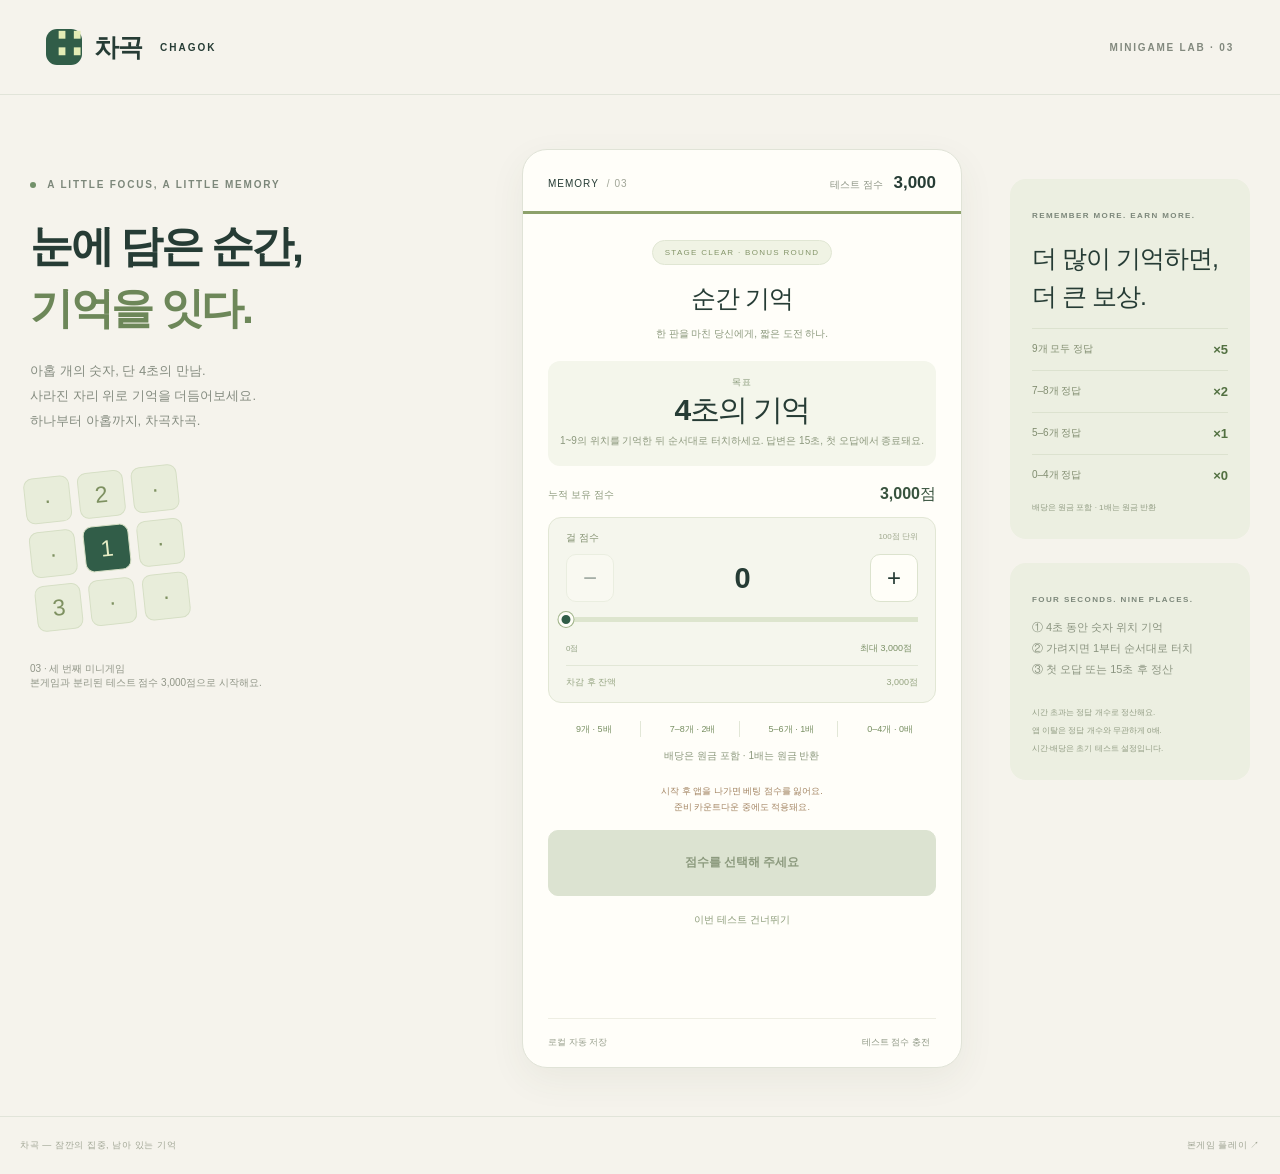
==== number-memory/index.html @ 40531590 "Add files via upload" ====
<!doctype html><html lang="ko"><head><meta charset="utf-8"><meta name="viewport" content="width=device-width,initial-scale=1"><meta name="theme-color" content="#f5f3ec"><title>차곡 · 순간 기억</title><link rel="stylesheet" href="../number-tiles/style.css"><link rel="stylesheet" href="../number-tiles/minigames/style.css"><link rel="stylesheet" href="style.css"><link rel="icon" href="data:,"><link rel="stylesheet" href="../reverse-tap/style.css"></head><body class="memory-lab">
<header class="site-header"><a class="brand" href="./"><span class="brand-icon">∷</span> 차곡 <span class="brand-sub">CHAGOK</span></a><span class="prototype">MINIGAME LAB · 03</span></header>
<main class="layout"><aside class="intro"><div class="eyebrow"><span class="green-dot"></span> A LITTLE FOCUS, A LITTLE MEMORY</div><h1>눈에 담은 순간,<br><em>기억을 잇다.</em></h1><p class="intro-copy">아홉 개의 숫자, 단 4초의 만남.<br>사라진 자리 위로 기억을 더듬어보세요.<br>하나부터 아홉까지, 차곡차곡.</p><div class="memory-art" aria-hidden="true"><span>·</span><span>2</span><span>·</span><span>·</span><span>1</span><span>·</span><span>3</span><span>·</span><span>·</span></div><div class="local-note">03 · 세 번째 미니게임<br>본게임과 분리된 테스트 점수 3,000점으로 시작해요.</div></aside>
<section class="game-shell" aria-label="순간 기억 미니게임"><div class="game-top"><div class="stage-label">MEMORY <span> / 03</span></div><span class="score-label">테스트 점수 <strong id="lab-balance">3,000</strong></span></div><div class="progress-track"><i style="width:100%"></i></div><div id="screen"></div><p id="notice" role="status" aria-live="polite"></p><div class="game-foot"><span>로컬 자동 저장</span><button id="reset-lab">테스트 점수 충전</button></div></section>
<aside class="side-notes"><div class="note-card"><span class="eyebrow">REMEMBER MORE. EARN MORE.</span><h2>더 많이 기억하면,<br>더 큰 보상.</h2><div class="combo-row"><span>9개 모두 정답</span><b>×5</b></div><div class="combo-row"><span>7–8개 정답</span><b>×2</b></div><div class="combo-row"><span>5–6개 정답</span><b>×1</b></div><div class="combo-row"><span>0–4개 정답</span><b>×0</b></div><small>배당은 원금 포함 · 1배는 원금 반환</small></div><div class="note-card"><span class="eyebrow">FOUR SECONDS. NINE PLACES.</span><p>① 4초 동안 숫자 위치 기억<br>② 가려지면 1부터 순서대로 터치<br>③ 첫 오답 또는 15초 후 정산</p><small>시간 초과는 정답 개수로 정산해요.<br>앱 이탈은 정답 개수와 무관하게 0배.<br>시간·배당은 초기 테스트 설정입니다.</small></div></aside></main><footer class="site-footer"><span>차곡 — 잠깐의 집중, 남아 있는 기억</span><a href="../number-tiles/">본게임 플레이 ↗</a></footer>
<script src="../number-tiles/engine.js"></script><script src="../number-tiles/cases.js"></script><script src="../timer-stop/engine.js"></script><script src="../dice-roll/engine.js"></script><script src="engine.js"></script><script src="../number-tiles/minigames/registry.js"></script><script src="../reverse-tap/engine.js"></script><script src="../number-tiles/minigames/catalog.js"></script><script src="../number-tiles/state.js"></script><script src="../number-tiles/storage.js"></script><script src="view.js"></script><script src="../number-tiles/minigames/host.js"></script><script src="app.js"></script></body></html>
---- number-tiles/style.css ----
:root{color-scheme:light;--paper:#f5f3ec;--ink:#263c35;--muted:#82897e;--green:#315d48;--lime:#e3ecb5;--line:#e1e4d9;--orange:#bc764b}*{box-sizing:border-box}body{margin:0;background:var(--paper);color:var(--ink);font-family:"Segoe UI","Malgun Gothic",sans-serif;-webkit-font-smoothing:antialiased}button,a{-webkit-tap-highlight-color:transparent}button{font:inherit;cursor:pointer;color:inherit;border:0;background:none;min-height:48px;touch-action:manipulation}button:disabled{cursor:default;opacity:.4}button:focus-visible,a:focus-visible{outline:3px solid var(--orange);outline-offset:4px}button:not(:disabled):active{transform:translateY(2px)}a{color:inherit;text-decoration:none}.site-header{max-width:1376px;margin:auto;padding:29px 46px;display:flex;justify-content:space-between;align-items:center;border-bottom:1px solid var(--line)}.brand{display:flex;align-items:center;gap:12px;font-weight:800;font-size:25px;letter-spacing:-1px}.brand-icon{background:var(--green);color:var(--lime);border-radius:11px;width:36px;height:36px;text-align:center;line-height:30px;font-size:37px}.brand-sub{font-size:10px;letter-spacing:2px;margin-left:6px;font-weight:600}.header-right{display:flex;gap:24px;align-items:center}.prototype,.eyebrow{font-size:10px;letter-spacing:1.8px;font-weight:700}.prototype{color:var(--muted)}.icon-button{border:1px solid #d4d9cc;border-radius:50%;width:48px;font-size:17px}.layout{max-width:1320px;display:grid;grid-template-columns:minmax(270px,1fr) 420px 240px;gap:48px;align-items:start;margin:54px auto 48px;padding:0 30px}.intro{padding-top:30px}.eyebrow{color:#7c877a}.green-dot{display:inline-block;width:6px;height:6px;border-radius:50%;background:#72916a;margin-right:7px;vertical-align:middle}h1{font-size:43px;letter-spacing:-2.5px;line-height:1.45;margin:25px 0 18px;font-weight:600}h1 em{font-style:normal;color:#6d8759}.intro-copy{font-size:13px;line-height:1.95;color:#858c80}.mini-art{display:flex;gap:8px;align-items:center;margin:33px 0 40px}.mini-art span,.mini-art b{width:43px;height:49px;display:grid;place-items:center;border:1px solid #d6daca;border-radius:10px;background:#fffdf7;font-size:24px;box-shadow:0 4px 0 #e5e4d8;font-weight:600}.mini-art span:nth-child(1){transform:rotate(-9deg)}.mini-art span:nth-child(2){color:#789560;background:#e9edda;transform:rotate(7deg)}.mini-art b{background:var(--green);color:var(--lime);transform:rotate(8deg);border-color:var(--green)}.mini-art i{font-style:normal;color:#a6aa98;padding:0 5px}.guide{border-top:1px solid var(--line);padding-top:23px}.guide-row{display:flex;gap:17px;margin:21px 0}.guide-row>span{font-size:10px;color:#91a082;margin-top:3px}.guide-row strong{font-size:13px;font-weight:600}.guide-row p{font-size:11px;color:#858c80;line-height:1.8;margin:5px 0}.local-note{font-size:10px;color:#919688;margin-top:32px}.local-note>span{font-size:19px;margin-right:7px}.game-shell{background:#fffef9;border:1px solid #e0e3d7;border-radius:25px;box-shadow:0 12px 36px #3b4c3410;overflow:hidden;position:relative}.game-top{display:flex;justify-content:space-between;align-items:center;padding:23px 25px 18px}.stage-label{font-size:10px;letter-spacing:1px;display:flex;align-items:center;gap:8px}.stage-label strong{font-size:17px;letter-spacing:0}.stage-label>span{color:#a0a597}.score-label{font-size:10px;color:#8d9485}.score-label strong{color:var(--ink);font-size:17px;margin-left:8px;font-variant-numeric:tabular-nums}.progress-track{height:3px;background:#eff0e8}.progress-track i{display:block;height:100%;background:#8da16b;transition:width .3s}#screen{padding:22px 25px 14px;min-height:580px}.target{text-align:center;position:relative}.target .eyebrow{font-size:9px;letter-spacing:2px}.target-value{font-size:65px;line-height:1.15;font-weight:600;letter-spacing:-3px;margin:3px 0 2px}.target p{font-size:11px;color:#919787;margin:8px 0 0}.stats{display:flex;justify-content:space-between;border-bottom:1px solid var(--line);padding:18px 0 13px;margin-bottom:18px;font-size:10px;color:#8a9380}.stats b{font-size:13px;color:var(--green);font-variant-numeric:tabular-nums;margin-left:5px}.stats b.time{color:#65705f}.expression-wrap{border:1px solid #e1e5d7;background:#f6f7ee;border-radius:12px;display:flex;align-items:center;padding:4px 4px 4px 15px;min-height:59px}.expression{flex:1;overflow-x:auto;white-space:nowrap;font-size:21px;letter-spacing:2px;scrollbar-width:thin}.expression.empty{font-size:11px;color:#a0a794;letter-spacing:0}.expression-wrap button{min-width:42px;min-height:48px;font-size:19px}.selection-tools{display:flex;justify-content:space-between;align-items:center;min-height:35px;color:#9aa08f;font-size:9px}.selection-tools button{font-size:10px;min-height:34px;padding:0 3px}.tiles{display:grid;grid-template-columns:repeat(3,1fr);gap:10px;margin:8px 0 19px}.tiles.four{grid-template-columns:repeat(4,1fr)}.tile{height:75px;background:#f3f1e6;border:1px solid #e1dfd0;border-bottom:4px solid #dedecd;border-radius:12px;font-size:29px;font-weight:600;position:relative;transition:background .12s,transform .12s}.tile.op{background:#e9eedc;border-color:#dce3cb;border-bottom-color:#d7dfc4;color:#6b8352}.tile.selected{background:var(--green);border-color:#244c3c;color:#f8fadf;opacity:1}.tile.selected:disabled{opacity:1}.tile .order{position:absolute;right:7px;top:5px;font-size:9px;color:#e0eaa9;border:1px solid #78927a;border-radius:50%;width:16px;height:16px;line-height:14px}.tile.removed{visibility:hidden}.tile:disabled:not(.selected){opacity:.48}.tiles.four .tile{height:62px;font-size:25px}.primary{width:100%;background:var(--green);color:#fffef3;border:1px solid var(--green);border-radius:10px;min-height:50px;padding:12px 18px;font-size:12px;font-weight:600;display:flex;justify-content:center;align-items:center;gap:15px}.primary:not(:disabled):hover{background:#244c3b}.primary:disabled{background:#dce3d1;border-color:#dce3d1;color:#8c9a7e;opacity:1}.end-actions{display:flex;gap:10px;margin-top:10px}.end-actions button{flex:1;border:1px solid #dadfcf;border-radius:9px;font-size:11px;min-height:48px}.end-actions .complete{background:#f0f3e6}.game-foot{border-top:1px solid #eeeee3;margin:0 25px;display:flex;align-items:center;justify-content:space-between;font-size:9px;color:#9aa18f}.game-foot button{font-size:9px;color:#8e9784}#notice{padding:0 24px;min-height:30px;display:flex;align-items:center;justify-content:center;text-align:center;color:#74835a;font-size:11px;line-height:1.6}#notice.error{color:#ac6245}.side-notes{padding-top:30px}.note-card{background:#ecefe1;border-radius:16px;padding:25px 22px}.note-card .eyebrow{font-size:8px;letter-spacing:1.4px}.note-card h2{font-size:25px;line-height:1.5;letter-spacing:-1px;font-weight:500;margin:18px 0 13px}.note-card p{font-size:11px;color:#8b9480;line-height:1.9;margin-bottom:21px}.combo-row{border-top:1px solid #dce2cf;display:flex;justify-content:space-between;padding:13px 0;font-size:10px;color:#818d70}.combo-row b{font-size:13px;color:#527041}.note-card small{font-size:8px;color:#929d84}.quiet-note{display:flex;gap:16px;margin:30px 6px;align-items:center}.quiet-note span{font-size:34px;color:#b1bc99}.quiet-note p{font-size:11px;color:#949b87;line-height:1.9}.stage-map{border-top:1px solid var(--line);padding-top:24px}.stage-map .eyebrow{font-size:8px}#journey{display:grid;grid-template-columns:repeat(5,1fr);gap:7px;margin-top:17px}#journey span{height:26px;border:1px solid #dee2d4;border-radius:5px;text-align:center;line-height:24px;font-size:9px;color:#a6ae98}#journey span.done{background:#cdd9b8;color:#526a46;border-color:#cdd9b8}#journey span.current{background:var(--green);border-color:var(--green);color:white}.stage-map p{font-size:9px;color:#9aa18e;margin-top:14px}.site-footer{max-width:1280px;margin:0 auto;padding:22px 20px;border-top:1px solid var(--line);display:flex;justify-content:space-between;font-size:9px;letter-spacing:.6px;color:#a0a594}.ready{text-align:center;padding-top:8px}.ready-badge{display:inline-block;border:1px solid #dfe6d0;color:#829164;border-radius:20px;padding:7px 12px;font-size:9px;letter-spacing:.8px}.ready h2{font-size:28px;font-weight:500;letter-spacing:-1px;margin:26px 0 13px}.ready p{font-size:12px;line-height:1.9;color:#8c9480}.sealed-board{display:grid;grid-template-columns:repeat(3,1fr);gap:9px;width:204px;margin:28px auto}.sealed-board span{height:54px;border-radius:9px;background:#efeee4;border:1px solid #e5e5d8;color:#cad1b8;font-size:23px;display:grid;place-items:center}.sealed-board span:nth-child(2n){background:#e9eedc}.ready .instruction{background:#f3f5e9;border-radius:11px;padding:15px 17px;margin:23px 0;text-align:left;font-size:11px;color:#778566;line-height:1.85}.ready .primary{margin-top:17px}.ready small{font-size:9px;color:#a0a792;display:block;margin:13px 0}.countdown{min-height:540px;display:flex;align-items:center;justify-content:center;flex-direction:column}.countdown b{font-size:104px;color:var(--green);font-weight:500}.countdown p{font-size:12px;color:#8f9980}.result{text-align:center}.result-mark{margin:9px auto 18px;width:65px;height:65px;background:#e9eecf;border-radius:50%;display:grid;place-items:center;font-size:32px;color:#75874a}.result h2{font-size:25px;font-weight:500;margin:10px 0}.result>p{font-size:11px;color:#899379;line-height:1.8}.result-score{font-size:44px;letter-spacing:-2px;color:var(--green);font-weight:600;margin:20px 0 5px}.result-list{margin:24px 0;text-align:left;background:#f5f6ed;padding:14px 18px;border-radius:12px}.result-list div{display:flex;justify-content:space-between;font-size:11px;padding:8px 0;color:#869277}.result-list b{font-weight:500;color:#4d6243}.result-list .sum{border-top:1px solid #dce2cf;margin-top:6px;padding-top:14px;font-weight:600}.result small{font-size:10px;color:#a0a68f}dialog{border:1px solid #dbe1cf;border-radius:22px;padding:30px;max-width:440px;width:calc(100% - 32px);background:#fffef8;color:var(--ink);box-shadow:0 20px 90px #182c3420}dialog::backdrop{background:#233d344c;backdrop-filter:blur(4px)}.dialog-close{position:absolute;top:7px;right:9px;font-size:26px;width:48px}dialog h2{font-size:24px;font-weight:500;margin:10px 0 20px}dialog p,dialog li{font-size:12px;line-height:1.9;color:#7b8971}dialog ul{padding-left:19px}dialog .secondary{width:100%;border:1px solid #d9dfce;border-radius:9px;margin:5px 0;font-size:12px}.danger{color:#a46447}.settings-info{font-size:10px;color:#919b83;margin:15px 0}dialog label{display:flex;justify-content:space-between;align-items:center;font-size:12px;margin:14px 0}dialog input{width:82px;padding:10px;border:1px solid #dce0d3;border-radius:7px;background:#f5f6ed;color:var(--ink)}@media(min-width:1400px){.layout{margin-top:64px;gap:58px}}@media(max-width:1150px){.layout{grid-template-columns:minmax(240px,1fr) 400px;max-width:940px;gap:55px}.side-notes{display:none}}@media(max-width:740px){.site-header{padding:15px 22px}.brand{font-size:22px}.brand-sub{font-size:9px}.prototype{display:none}.layout{display:block;padding:0 16px;margin:22px auto;max-width:460px}.intro,.side-notes{display:none}.game-shell{border-radius:20px}#screen{min-height:0;padding:20px 22px 10px}.game-top{padding:19px 22px 16px}.game-foot{margin:0 22px}.site-footer{margin:25px 22px 0;padding:18px 0;font-size:8px}.site-footer span:last-child{display:none}.ready{min-height:530px}.tile{height:72px}.target-value{font-size:57px}.stats{padding-top:13px;margin-bottom:15px}.tiles{margin-bottom:16px}.tiles.four .tile{height:61px}}@media(prefers-reduced-motion:reduce){*{transition:none!important;animation:none!important}}
---- number-tiles/minigames/style.css ----
.mini-game{text-align:center;padding:4px 0 8px}.mini-game h2{font-size:25px;font-weight:550;letter-spacing:-1px;margin:17px 0 10px}.mini-badge{font-size:8px;letter-spacing:1.3px;color:#849569;background:#f0f3e4;border:1px solid #e0e6d3;border-radius:20px;padding:7px 12px;display:inline-block}.mini-copy{font-size:10px;line-height:1.8;color:#8b987c;margin:10px 0 15px}.mini-target{background:#f4f6eb;border-radius:12px;padding:15px 10px;margin:18px 0}.mini-target>span{display:block;color:#879878;font-size:9px;letter-spacing:1.5px}.mini-target>strong{font-size:37px;font-weight:550;letter-spacing:-1.7px;display:block;font-variant-numeric:tabular-nums;line-height:1.4}.mini-target>p{font-size:10px;color:#8c987d;margin:3px 0}.mini-wallet{display:flex;justify-content:space-between;align-items:center;font-size:10px;color:#8e9b7e;gap:10px;margin:16px 0 12px}.mini-wallet b{font-size:16px;font-weight:550;color:#38533e;overflow-wrap:anywhere;max-width:65%;text-align:right}.mini-bet{padding:13px 17px;background:#f5f6ed;border:1px solid #e2e7d5;border-radius:13px}.mini-bet-label{display:flex;justify-content:space-between;font-size:10px;color:#849272}.mini-bet-label>span{font-size:8px;color:#a0a98f}.mini-counter{display:flex;gap:10px;align-items:center;justify-content:space-between;margin-top:9px}.mini-counter>button{height:48px;width:48px;flex-shrink:0;border:1px solid #dce3ce;background:#fffef8;border-radius:10px;font-size:24px}.mini-counter>strong{font-size:29px;font-weight:550;letter-spacing:-1px;overflow-wrap:anywhere;min-width:0;font-variant-numeric:tabular-nums}#mini-slider{position:relative;height:35px;touch-action:none;cursor:pointer;--fill:0%;background:linear-gradient(#dde5ce,#dde5ce) center / 100% 5px no-repeat}#mini-slider>i{position:absolute;top:15px;left:0;height:5px;width:var(--fill);background:#809b63;border-radius:4px}#mini-slider>b{position:absolute;left:var(--fill);top:10px;transform:translateX(-50%);height:15px;width:15px;border:3px solid #fffef8;background:#315d48;border-radius:50%;box-shadow:0 0 0 1px #a1b48b}#mini-slider:focus-visible{outline:2px solid #a88451;outline-offset:3px}.mini-maxrow{display:flex;align-items:center;justify-content:space-between;color:#96a487;font-size:8px;margin-top:-6px}.mini-maxrow button{font-size:9px;color:#7b9067;min-height:34px}.mini-after{border-top:1px solid #e2e7d7;padding-top:10px;display:flex;justify-content:space-between;font-size:9px;color:#96a582;gap:10px}.mini-after b{font-weight:500;max-width:70%;overflow-wrap:anywhere}.mini-rewards{display:flex;justify-content:space-between;gap:6px;font-size:9px;color:#778e61;margin-top:18px}.mini-rewards span{flex:1;border-right:1px solid #e2e7d7;line-height:1.8}.mini-rewards span:last-child{border:0}.mini-warning{font-size:9px;color:#a28361;line-height:1.8;margin:18px 0 14px}.mini-game .primary{height:66px;min-height:66px}.mini-secondary{width:100%;font-size:10px;color:#8c9c7a;min-height:48px}.mini-running-meta{display:flex;justify-content:space-between;gap:10px;font-size:10px;color:#8c9e7d}.mini-running-meta span{max-width:49%;overflow-wrap:anywhere}.mini-running-meta b{color:#6d8558;font-weight:500}.mini-clock-ring{width:235px;height:235px;border-radius:50%;background:conic-gradient(#89a36a var(--sweep,0deg),#edf1e3 0);padding:5px;margin:26px auto}.mini-clock-ring>div{height:100%;background:#fffef9;border-radius:50%;display:flex;flex-direction:column;align-items:center;justify-content:center;gap:14px}.mini-clock-ring span{font-size:8px;letter-spacing:2px;color:#9dab8b}.mini-clock-ring strong{font-family:Consolas,"Courier New",monospace;font-size:51px;font-weight:500;letter-spacing:-3px;font-variant-numeric:tabular-nums}.mini-clock-ring small{font-size:9px;color:#9da989}.mini-record{padding:22px 12px;background:#f4f6eb;border-radius:12px;margin:23px 0}.mini-record strong{font-size:25px;font-weight:550;font-variant-numeric:tabular-nums}.mini-record p{font-size:11px;line-height:1.8;color:#8a9b77}.mini-result .result-list b{overflow-wrap:anywhere;max-width:65%;text-align:right}.mini-result .result-list div{gap:12px}.game-top .score-label strong{overflow-wrap:anywhere}.game-top .score-label{text-align:right;max-width:60%}.result-score{overflow-wrap:anywhere}body.in-minigame .side-notes .note-card{opacity:.6}@media(max-width:740px){.mini-clock-ring{width:215px;height:215px}.mini-rewards{font-size:8px}.mini-counter>strong{font-size:26px}}
---- number-memory/style.css ----
.memory-topline{display:flex;justify-content:space-between;gap:8px;color:#879078;font-size:10px}.memory-topline .eyebrow{font-size:8px}.memory-prompt{height:133px;display:flex;flex-direction:column;justify-content:center;margin-top:17px}.memory-prompt>span{font-size:10px;letter-spacing:1px;color:#7d8c69}.memory-prompt>strong{display:block;font-size:30px;letter-spacing:-1px;color:#315d48;margin:9px 0}.memory-prompt p{font-size:11px;color:#929a86;margin:0}.memory-meter{height:5px;border-radius:8px;background:#e9eddf;overflow:hidden}.memory-meter i{display:block;background:#8fa66f;height:100%;width:100%}.memory-meta{display:flex;justify-content:space-between;margin:12px 0 17px;font-size:11px;color:#6a7d57;font-variant-numeric:tabular-nums}.memory-board{display:grid;grid-template-columns:repeat(3,minmax(0,1fr));gap:10px;touch-action:none;user-select:none}.memory-board button{aspect-ratio:1;min-width:64px;min-height:64px;border:1px solid #dce2cd;border-bottom:4px solid #d3dbc4;border-radius:14px;background:#eef1e3;color:#a8b398;font-size:40px;font-weight:600;position:relative;transition:none;animation:none}.memory-board button.remember{background:#fffdf4;color:#315d48;border-color:#d5ddc5}.memory-board button.correct{background:#315d48;border-color:#264e3c;color:#f0f3d5}.memory-board button.correct small{position:absolute;right:9px;top:6px;font-size:12px}.memory-board button:not(:disabled):active{transform:none}.memory-ladder{display:flex;gap:8px;margin:23px 0 0}.memory-ladder>span{flex:1;border:1px solid #e1e6d6;border-radius:8px;padding:10px 5px;font-size:10px;color:#9ba48c}.memory-ladder b{font-size:15px;margin-left:7px;font-weight:600}.memory-ladder .earned{background:#e5eccb;border-color:#9cb278;color:#48613c}.memory-footnote{font-size:10px;color:#929c85;line-height:1.8;margin:16px 0}.memory-review{margin:18px auto;max-width:240px}.memory-review .memory-board{gap:6px}.memory-review .memory-board>div{position:relative;display:grid;place-items:center;aspect-ratio:1;border-radius:8px;background:#edf0e1;color:#798864;font-size:22px;border:1px solid #d9e1cb}.memory-review .memory-board .correct{background:#dce8c9}.memory-review .memory-board .wrong{border:2px solid #b97960;background:#f5e5d9}.memory-review .memory-board small{position:absolute;right:4px;top:2px;font-size:10px}.memory-review>p{font-size:10px;color:#8b957e}.memory-lab .layout{grid-template-columns:minmax(230px,1fr) 440px 240px}.memory-art{display:grid;grid-template-columns:repeat(3,46px);gap:8px;margin:37px 0;transform:rotate(-6deg);width:max-content}.memory-art span{display:grid;place-items:center;height:46px;background:#e8edda;border:1px solid #d6dfc5;border-radius:9px;color:#7e9161;font-size:23px}.memory-art span:nth-child(5){background:#315d48;color:#e7edc5}.memory-lab .mini-target strong{font-size:30px}.memory-lab .note-card+.note-card{margin-top:24px}@media(max-width:1150px){.memory-lab .layout{grid-template-columns:minmax(230px,1fr) 420px}}@media(max-width:740px){.memory-lab .layout{display:block}.memory-prompt>strong{font-size:28px}.memory-board{gap:9px}.memory-board button{font-size:34px}.memory-lab .game-top{gap:8px}.memory-topline .eyebrow{letter-spacing:1px}}
---- reverse-tap/style.css ----
.reverse-topline{display:flex;justify-content:space-between;gap:8px;color:#88937c;font-size:10px}.reverse-topline .eyebrow{font-size:8px}.reverse-meta{display:flex;justify-content:space-between;font-size:11px;color:#869374;margin:24px 0 12px}.reverse-meta b{font-weight:500;color:#52704b}.reverse-card{height:230px;border:1px solid #dfe5cf;border-radius:18px;background:#f1f4e7;display:flex;flex-direction:column;align-items:center;justify-content:center}.reverse-card>span{font-size:31px;font-weight:700;letter-spacing:-1px;line-height:1.3}.reverse-card>strong{font-family:'Segoe UI','Malgun Gothic',sans-serif;font-size:96px;font-weight:600;line-height:1.3;height:125px}.reverse-card>small{height:18px;font-size:11px;color:#748b5b}.reverse-card.same{background:#edf3e4;color:#315d48}.reverse-card.opposite{background:#f3e8d9;color:#9c633f;border-color:#e4cdb1}.reverse-card.opposite small{color:#98683e}.reverse-meter{height:5px;background:#e5eadb;margin-top:19px;overflow:hidden;border-radius:8px}.reverse-meter i{display:block;background:#869d65;width:100%;height:100%}.reverse-time{display:flex;justify-content:space-between;color:#8c977d;font-size:10px;margin:9px 0 18px}.reverse-time b{font-weight:500;font-variant-numeric:tabular-nums}.reverse-pad{display:grid;grid-template:repeat(3,68px)/repeat(3,68px);gap:8px;justify-content:center;touch-action:none;user-select:none}.reverse-pad button{border:1px solid #d4dcc6;border-bottom:4px solid #c9d4b7;border-radius:12px;background:#f3f5e9;display:flex;flex-direction:column;align-items:center;justify-content:center;gap:1px;min-width:64px;min-height:64px}.reverse-pad button>b{font-size:28px;line-height:1.1;font-weight:500}.reverse-pad button>span{font-size:10px;color:#83916e}.reverse-pad button[aria-disabled=true]{opacity:.5}.reverse-pad button:not(:disabled):active{transform:none;background:#e0e9cd}.reverse-pad [data-dir=UP]{grid-area:1/2}.reverse-pad [data-dir=LEFT]{grid-area:2/1}.reverse-pad [data-dir=RIGHT]{grid-area:2/3}.reverse-pad [data-dir=DOWN]{grid-area:3/2}.reverse-steps{display:flex;justify-content:space-between;gap:4px;margin:24px 0 14px}.reverse-steps>span{flex:1;max-width:28px;height:26px;border:1px solid #dfe5d1;border-radius:6px;display:grid;place-items:center;font-size:10px;color:#98a487}.reverse-steps .done{background:#315d48;color:#eff3d5;border-color:#315d48}.reverse-note{font-size:10px;line-height:1.9;color:#919b82;margin:10px 0}.reverse-review{border:1px solid #e1e6d6;background:#f5f6ed;border-radius:12px;padding:17px;margin:18px 0;font-size:11px;color:#788669}.reverse-review>b{display:block;color:#526a43;font-size:20px;margin:9px}.reverse-review p{line-height:1.8;margin:6px 0}.reverse-lab .layout{grid-template-columns:minmax(230px,1fr) 440px 240px}.reverse-lab .mini-target strong{font-size:29px}.reverse-art{display:flex;gap:14px;align-items:center;margin:42px 0}.reverse-art>span{display:grid;place-items:center;font-size:56px;width:82px;height:96px;border-radius:18px;background:#e8eed9;border:1px solid #d8e1c6;color:#668550;transform:rotate(-8deg)}.reverse-art>span:last-child{background:#f0e2d0;border-color:#e6d1b5;color:#a77751;transform:rotate(8deg)}.reverse-art i{font-style:normal;color:#9fa98d;font-size:22px}.reverse-lab .note-card+.note-card{margin-top:24px}@media(max-width:1150px){.reverse-lab .layout{grid-template-columns:minmax(230px,1fr) 420px}}@media(max-width:740px){.reverse-lab .layout{display:block}.reverse-card{height:205px}.reverse-card>strong{font-size:83px;height:110px}.reverse-card>span{font-size:28px}.reverse-meta{margin-top:18px}.reverse-topline .eyebrow{letter-spacing:1px}}
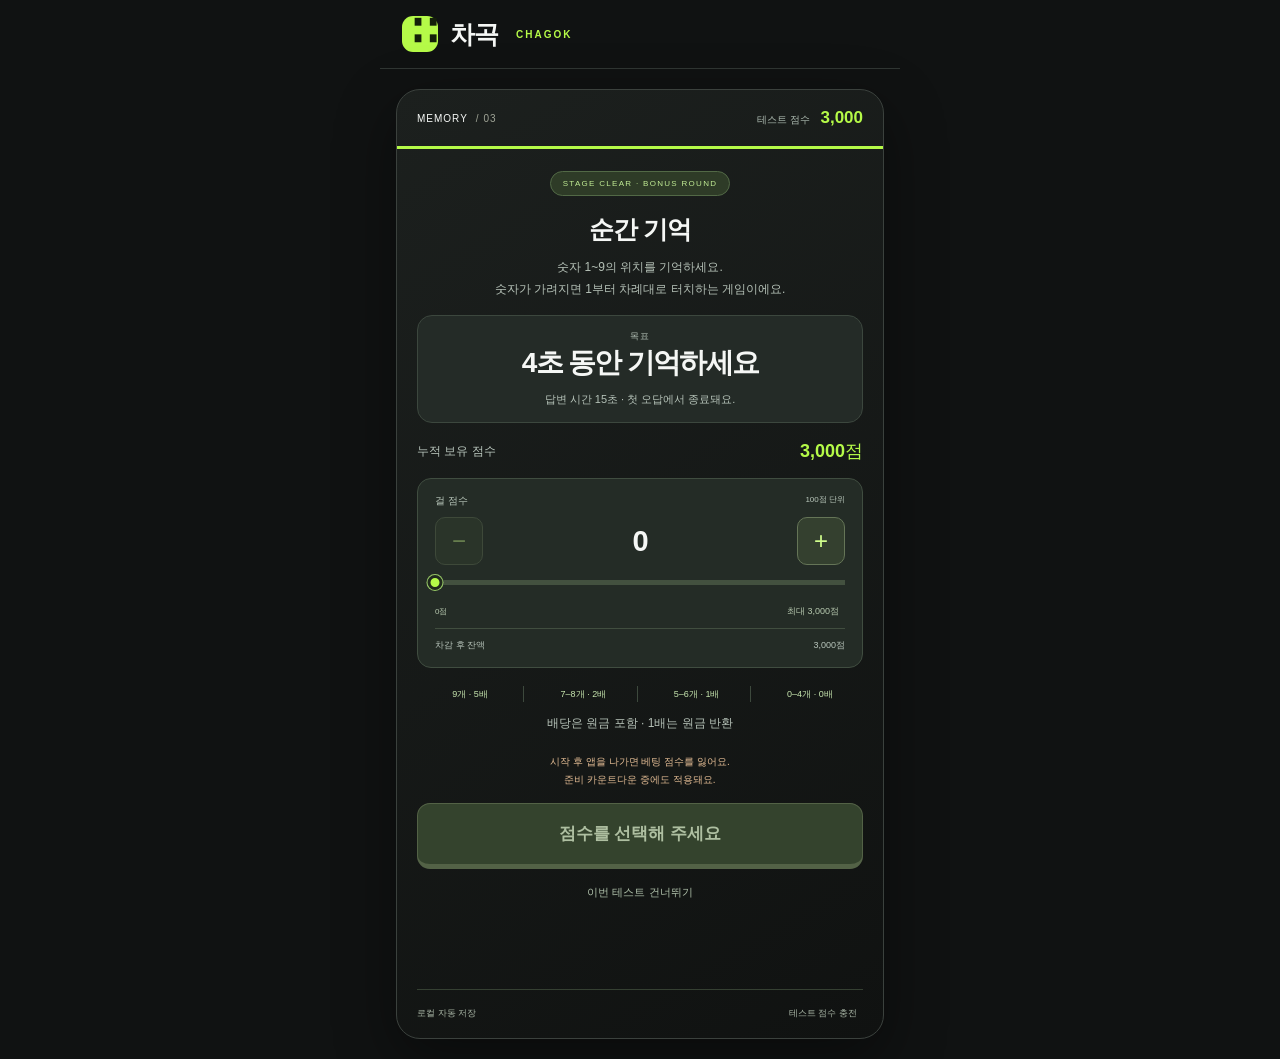
==== commit 99f3f853: "Add files via upload" ====
--- a/number-memory/index.html
+++ b/number-memory/index.html
@@ -1,6 +1,6 @@
-<!doctype html><html lang="ko"><head><meta charset="utf-8"><meta name="viewport" content="width=device-width,initial-scale=1"><meta name="theme-color" content="#f5f3ec"><title>차곡 · 순간 기억</title><link rel="stylesheet" href="../number-tiles/style.css"><link rel="stylesheet" href="../number-tiles/minigames/style.css"><link rel="stylesheet" href="style.css"><link rel="icon" href="data:,"><link rel="stylesheet" href="../reverse-tap/style.css"></head><body class="memory-lab">
+<!doctype html><html lang="ko"><head><meta charset="utf-8"><meta name="viewport" content="width=device-width,initial-scale=1"><meta name="theme-color" content="#101212"><title>차곡 · 순간 기억</title><link rel="stylesheet" href="../number-tiles/style.css"><link rel="stylesheet" href="../number-tiles/minigames/style.css"><link rel="stylesheet" href="style.css"><link rel="icon" href="data:,"><link rel="stylesheet" href="../reverse-tap/style.css"><link rel="stylesheet" href="../risky-vault/style.css"><link rel="stylesheet" href="../timer-stop/theme.css"><link rel="stylesheet" href="../number-tiles/minigames/theme.css"></head><body class="memory-lab timer-themed">
 <header class="site-header"><a class="brand" href="./"><span class="brand-icon">∷</span> 차곡 <span class="brand-sub">CHAGOK</span></a><span class="prototype">MINIGAME LAB · 03</span></header>
 <main class="layout"><aside class="intro"><div class="eyebrow"><span class="green-dot"></span> A LITTLE FOCUS, A LITTLE MEMORY</div><h1>눈에 담은 순간,<br><em>기억을 잇다.</em></h1><p class="intro-copy">아홉 개의 숫자, 단 4초의 만남.<br>사라진 자리 위로 기억을 더듬어보세요.<br>하나부터 아홉까지, 차곡차곡.</p><div class="memory-art" aria-hidden="true"><span>·</span><span>2</span><span>·</span><span>·</span><span>1</span><span>·</span><span>3</span><span>·</span><span>·</span></div><div class="local-note">03 · 세 번째 미니게임<br>본게임과 분리된 테스트 점수 3,000점으로 시작해요.</div></aside>
 <section class="game-shell" aria-label="순간 기억 미니게임"><div class="game-top"><div class="stage-label">MEMORY <span> / 03</span></div><span class="score-label">테스트 점수 <strong id="lab-balance">3,000</strong></span></div><div class="progress-track"><i style="width:100%"></i></div><div id="screen"></div><p id="notice" role="status" aria-live="polite"></p><div class="game-foot"><span>로컬 자동 저장</span><button id="reset-lab">테스트 점수 충전</button></div></section>
 <aside class="side-notes"><div class="note-card"><span class="eyebrow">REMEMBER MORE. EARN MORE.</span><h2>더 많이 기억하면,<br>더 큰 보상.</h2><div class="combo-row"><span>9개 모두 정답</span><b>×5</b></div><div class="combo-row"><span>7–8개 정답</span><b>×2</b></div><div class="combo-row"><span>5–6개 정답</span><b>×1</b></div><div class="combo-row"><span>0–4개 정답</span><b>×0</b></div><small>배당은 원금 포함 · 1배는 원금 반환</small></div><div class="note-card"><span class="eyebrow">FOUR SECONDS. NINE PLACES.</span><p>① 4초 동안 숫자 위치 기억<br>② 가려지면 1부터 순서대로 터치<br>③ 첫 오답 또는 15초 후 정산</p><small>시간 초과는 정답 개수로 정산해요.<br>앱 이탈은 정답 개수와 무관하게 0배.<br>시간·배당은 초기 테스트 설정입니다.</small></div></aside></main><footer class="site-footer"><span>차곡 — 잠깐의 집중, 남아 있는 기억</span><a href="../number-tiles/">본게임 플레이 ↗</a></footer>
-<script src="../number-tiles/engine.js"></script><script src="../number-tiles/cases.js"></script><script src="../timer-stop/engine.js"></script><script src="../dice-roll/engine.js"></script><script src="engine.js"></script><script src="../number-tiles/minigames/registry.js"></script><script src="../reverse-tap/engine.js"></script><script src="../number-tiles/minigames/catalog.js"></script><script src="../number-tiles/state.js"></script><script src="../number-tiles/storage.js"></script><script src="view.js"></script><script src="../number-tiles/minigames/host.js"></script><script src="app.js"></script></body></html>
+<script src="../number-tiles/engine.js"></script><script src="../number-tiles/cases.js"></script><script src="../timer-stop/engine.js"></script><script src="../dice-roll/engine.js"></script><script src="engine.js"></script><script src="../number-tiles/minigames/registry.js"></script><script src="../reverse-tap/engine.js"></script><script src="../risky-vault/engine.js"></script><script src="../number-tiles/minigames/catalog.js"></script><script src="../number-tiles/state.js"></script><script src="../number-tiles/storage.js"></script><script src="view.js"></script><script src="../number-tiles/minigames/host.js"></script><script src="app.js"></script></body></html>
--- a/number-tiles/style.css
+++ b/number-tiles/style.css
@@ -1,3 +1,26 @@
 
 :root{color-scheme:light;--paper:#f5f3ec;--ink:#263c35;--muted:#82897e;--green:#315d48;--lime:#e3ecb5;--line:#e1e4d9;--orange:#bc764b}*{box-sizing:border-box}body{margin:0;background:var(--paper);color:var(--ink);font-family:"Segoe UI","Malgun Gothic",sans-serif;-webkit-font-smoothing:antialiased}button,a{-webkit-tap-highlight-color:transparent}button{font:inherit;cursor:pointer;color:inherit;border:0;background:none;min-height:48px;touch-action:manipulation}button:disabled{cursor:default;opacity:.4}button:focus-visible,a:focus-visible{outline:3px solid var(--orange);outline-offset:4px}button:not(:disabled):active{transform:translateY(2px)}a{color:inherit;text-decoration:none}.site-header{max-width:1376px;margin:auto;padding:29px 46px;display:flex;justify-content:space-between;align-items:center;border-bottom:1px solid var(--line)}.brand{display:flex;align-items:center;gap:12px;font-weight:800;font-size:25px;letter-spacing:-1px}.brand-icon{background:var(--green);color:var(--lime);border-radius:11px;width:36px;height:36px;text-align:center;line-height:30px;font-size:37px}.brand-sub{font-size:10px;letter-spacing:2px;margin-left:6px;font-weight:600}.header-right{display:flex;gap:24px;align-items:center}.prototype,.eyebrow{font-size:10px;letter-spacing:1.8px;font-weight:700}.prototype{color:var(--muted)}.icon-button{border:1px solid #d4d9cc;border-radius:50%;width:48px;font-size:17px}.layout{max-width:1320px;display:grid;grid-template-columns:minmax(270px,1fr) 420px 240px;gap:48px;align-items:start;margin:54px auto 48px;padding:0 30px}.intro{padding-top:30px}.eyebrow{color:#7c877a}.green-dot{display:inline-block;width:6px;height:6px;border-radius:50%;background:#72916a;margin-right:7px;vertical-align:middle}h1{font-size:43px;letter-spacing:-2.5px;line-height:1.45;margin:25px 0 18px;font-weight:600}h1 em{font-style:normal;color:#6d8759}.intro-copy{font-size:13px;line-height:1.95;color:#858c80}.mini-art{display:flex;gap:8px;align-items:center;margin:33px 0 40px}.mini-art span,.mini-art b{width:43px;height:49px;display:grid;place-items:center;border:1px solid #d6daca;border-radius:10px;background:#fffdf7;font-size:24px;box-shadow:0 4px 0 #e5e4d8;font-weight:600}.mini-art span:nth-child(1){transform:rotate(-9deg)}.mini-art span:nth-child(2){color:#789560;background:#e9edda;transform:rotate(7deg)}.mini-art b{background:var(--green);color:var(--lime);transform:rotate(8deg);border-color:var(--green)}.mini-art i{font-style:normal;color:#a6aa98;padding:0 5px}.guide{border-top:1px solid var(--line);padding-top:23px}.guide-row{display:flex;gap:17px;margin:21px 0}.guide-row>span{font-size:10px;color:#91a082;margin-top:3px}.guide-row strong{font-size:13px;font-weight:600}.guide-row p{font-size:11px;color:#858c80;line-height:1.8;margin:5px 0}.local-note{font-size:10px;color:#919688;margin-top:32px}.local-note>span{font-size:19px;margin-right:7px}.game-shell{background:#fffef9;border:1px solid #e0e3d7;border-radius:25px;box-shadow:0 12px 36px #3b4c3410;overflow:hidden;position:relative}.game-top{display:flex;justify-content:space-between;align-items:center;padding:23px 25px 18px}.stage-label{font-size:10px;letter-spacing:1px;display:flex;align-items:center;gap:8px}.stage-label strong{font-size:17px;letter-spacing:0}.stage-label>span{color:#a0a597}.score-label{font-size:10px;color:#8d9485}.score-label strong{color:var(--ink);font-size:17px;margin-left:8px;font-variant-numeric:tabular-nums}.progress-track{height:3px;background:#eff0e8}.progress-track i{display:block;height:100%;background:#8da16b;transition:width .3s}#screen{padding:22px 25px 14px;min-height:580px}.target{text-align:center;position:relative}.target .eyebrow{font-size:9px;letter-spacing:2px}.target-value{font-size:65px;line-height:1.15;font-weight:600;letter-spacing:-3px;margin:3px 0 2px}.target p{font-size:11px;color:#919787;margin:8px 0 0}.stats{display:flex;justify-content:space-between;border-bottom:1px solid var(--line);padding:18px 0 13px;margin-bottom:18px;font-size:10px;color:#8a9380}.stats b{font-size:13px;color:var(--green);font-variant-numeric:tabular-nums;margin-left:5px}.stats b.time{color:#65705f}.expression-wrap{border:1px solid #e1e5d7;background:#f6f7ee;border-radius:12px;display:flex;align-items:center;padding:4px 4px 4px 15px;min-height:59px}.expression{flex:1;overflow-x:auto;white-space:nowrap;font-size:21px;letter-spacing:2px;scrollbar-width:thin}.expression.empty{font-size:11px;color:#a0a794;letter-spacing:0}.expression-wrap button{min-width:42px;min-height:48px;font-size:19px}.selection-tools{display:flex;justify-content:space-between;align-items:center;min-height:35px;color:#9aa08f;font-size:9px}.selection-tools button{font-size:10px;min-height:34px;padding:0 3px}.tiles{display:grid;grid-template-columns:repeat(3,1fr);gap:10px;margin:8px 0 19px}.tiles.four{grid-template-columns:repeat(4,1fr)}.tile{height:75px;background:#f3f1e6;border:1px solid #e1dfd0;border-bottom:4px solid #dedecd;border-radius:12px;font-size:29px;font-weight:600;position:relative;transition:background .12s,transform .12s}.tile.op{background:#e9eedc;border-color:#dce3cb;border-bottom-color:#d7dfc4;color:#6b8352}.tile.selected{background:var(--green);border-color:#244c3c;color:#f8fadf;opacity:1}.tile.selected:disabled{opacity:1}.tile .order{position:absolute;right:7px;top:5px;font-size:9px;color:#e0eaa9;border:1px solid #78927a;border-radius:50%;width:16px;height:16px;line-height:14px}.tile.removed{visibility:hidden}.tile:disabled:not(.selected){opacity:.48}.tiles.four .tile{height:62px;font-size:25px}.primary{width:100%;background:var(--green);color:#fffef3;border:1px solid var(--green);border-radius:10px;min-height:50px;padding:12px 18px;font-size:12px;font-weight:600;display:flex;justify-content:center;align-items:center;gap:15px}.primary:not(:disabled):hover{background:#244c3b}.primary:disabled{background:#dce3d1;border-color:#dce3d1;color:#8c9a7e;opacity:1}.end-actions{display:flex;gap:10px;margin-top:10px}.end-actions button{flex:1;border:1px solid #dadfcf;border-radius:9px;font-size:11px;min-height:48px}.end-actions .complete{background:#f0f3e6}.game-foot{border-top:1px solid #eeeee3;margin:0 25px;display:flex;align-items:center;justify-content:space-between;font-size:9px;color:#9aa18f}.game-foot button{font-size:9px;color:#8e9784}#notice{padding:0 24px;min-height:30px;display:flex;align-items:center;justify-content:center;text-align:center;color:#74835a;font-size:11px;line-height:1.6}#notice.error{color:#ac6245}.side-notes{padding-top:30px}.note-card{background:#ecefe1;border-radius:16px;padding:25px 22px}.note-card .eyebrow{font-size:8px;letter-spacing:1.4px}.note-card h2{font-size:25px;line-height:1.5;letter-spacing:-1px;font-weight:500;margin:18px 0 13px}.note-card p{font-size:11px;color:#8b9480;line-height:1.9;margin-bottom:21px}.combo-row{border-top:1px solid #dce2cf;display:flex;justify-content:space-between;padding:13px 0;font-size:10px;color:#818d70}.combo-row b{font-size:13px;color:#527041}.note-card small{font-size:8px;color:#929d84}.quiet-note{display:flex;gap:16px;margin:30px 6px;align-items:center}.quiet-note span{font-size:34px;color:#b1bc99}.quiet-note p{font-size:11px;color:#949b87;line-height:1.9}.stage-map{border-top:1px solid var(--line);padding-top:24px}.stage-map .eyebrow{font-size:8px}#journey{display:grid;grid-template-columns:repeat(5,1fr);gap:7px;margin-top:17px}#journey span{height:26px;border:1px solid #dee2d4;border-radius:5px;text-align:center;line-height:24px;font-size:9px;color:#a6ae98}#journey span.done{background:#cdd9b8;color:#526a46;border-color:#cdd9b8}#journey span.current{background:var(--green);border-color:var(--green);color:white}.stage-map p{font-size:9px;color:#9aa18e;margin-top:14px}.site-footer{max-width:1280px;margin:0 auto;padding:22px 20px;border-top:1px solid var(--line);display:flex;justify-content:space-between;font-size:9px;letter-spacing:.6px;color:#a0a594}.ready{text-align:center;padding-top:8px}.ready-badge{display:inline-block;border:1px solid #dfe6d0;color:#829164;border-radius:20px;padding:7px 12px;font-size:9px;letter-spacing:.8px}.ready h2{font-size:28px;font-weight:500;letter-spacing:-1px;margin:26px 0 13px}.ready p{font-size:12px;line-height:1.9;color:#8c9480}.sealed-board{display:grid;grid-template-columns:repeat(3,1fr);gap:9px;width:204px;margin:28px auto}.sealed-board span{height:54px;border-radius:9px;background:#efeee4;border:1px solid #e5e5d8;color:#cad1b8;font-size:23px;display:grid;place-items:center}.sealed-board span:nth-child(2n){background:#e9eedc}.ready .instruction{background:#f3f5e9;border-radius:11px;padding:15px 17px;margin:23px 0;text-align:left;font-size:11px;color:#778566;line-height:1.85}.ready .primary{margin-top:17px}.ready small{font-size:9px;color:#a0a792;display:block;margin:13px 0}.countdown{min-height:540px;display:flex;align-items:center;justify-content:center;flex-direction:column}.countdown b{font-size:104px;color:var(--green);font-weight:500}.countdown p{font-size:12px;color:#8f9980}.result{text-align:center}.result-mark{margin:9px auto 18px;width:65px;height:65px;background:#e9eecf;border-radius:50%;display:grid;place-items:center;font-size:32px;color:#75874a}.result h2{font-size:25px;font-weight:500;margin:10px 0}.result>p{font-size:11px;color:#899379;line-height:1.8}.result-score{font-size:44px;letter-spacing:-2px;color:var(--green);font-weight:600;margin:20px 0 5px}.result-list{margin:24px 0;text-align:left;background:#f5f6ed;padding:14px 18px;border-radius:12px}.result-list div{display:flex;justify-content:space-between;font-size:11px;padding:8px 0;color:#869277}.result-list b{font-weight:500;color:#4d6243}.result-list .sum{border-top:1px solid #dce2cf;margin-top:6px;padding-top:14px;font-weight:600}.result small{font-size:10px;color:#a0a68f}dialog{border:1px solid #dbe1cf;border-radius:22px;padding:30px;max-width:440px;width:calc(100% - 32px);background:#fffef8;color:var(--ink);box-shadow:0 20px 90px #182c3420}dialog::backdrop{background:#233d344c;backdrop-filter:blur(4px)}.dialog-close{position:absolute;top:7px;right:9px;font-size:26px;width:48px}dialog h2{font-size:24px;font-weight:500;margin:10px 0 20px}dialog p,dialog li{font-size:12px;line-height:1.9;color:#7b8971}dialog ul{padding-left:19px}dialog .secondary{width:100%;border:1px solid #d9dfce;border-radius:9px;margin:5px 0;font-size:12px}.danger{color:#a46447}.settings-info{font-size:10px;color:#919b83;margin:15px 0}dialog label{display:flex;justify-content:space-between;align-items:center;font-size:12px;margin:14px 0}dialog input{width:82px;padding:10px;border:1px solid #dce0d3;border-radius:7px;background:#f5f6ed;color:var(--ink)}@media(min-width:1400px){.layout{margin-top:64px;gap:58px}}@media(max-width:1150px){.layout{grid-template-columns:minmax(240px,1fr) 400px;max-width:940px;gap:55px}.side-notes{display:none}}@media(max-width:740px){.site-header{padding:15px 22px}.brand{font-size:22px}.brand-sub{font-size:9px}.prototype{display:none}.layout{display:block;padding:0 16px;margin:22px auto;max-width:460px}.intro,.side-notes{display:none}.game-shell{border-radius:20px}#screen{min-height:0;padding:20px 22px 10px}.game-top{padding:19px 22px 16px}.game-foot{margin:0 22px}.site-footer{margin:25px 22px 0;padding:18px 0;font-size:8px}.site-footer span:last-child{display:none}.ready{min-height:530px}.tile{height:72px}.target-value{font-size:57px}.stats{padding-top:13px;margin-bottom:15px}.tiles{margin-bottom:16px}.tiles.four .tile{height:61px}}@media(prefers-reduced-motion:reduce){*{transition:none!important;animation:none!important}}
 
+:root:has(body.number-game:not(.in-minigame)){color-scheme:dark;--ink:#f5f7f5;--muted:#abb3af;--line:#353a38;--green:#b5fa48;--lime:#b5fa48}
+body.number-game{background:#101212;color:#f5f7f5}
+.number-game .intro,.number-game .side-notes,.number-game .prototype,.number-game .site-footer{display:none}
+.number-game .site-header{max-width:520px;padding:16px 22px;border-color:#303633}
+.number-game .brand-icon{background:#b5fa48;color:#142009}.number-game .brand-sub{color:#b5fa48}
+.number-game .icon-button{border-color:#414743;color:#f5f7f5}
+.number-game .layout{display:block;max-width:520px;margin:20px auto;padding:0 16px}
+.number-game:not(.in-minigame) .game-shell{background:linear-gradient(150deg,#1c201e,#101211);border-color:#3b413d;border-radius:24px;box-shadow:0 20px 60px #0006}
+.number-game:not(.in-minigame) .game-top{padding:18px 20px}.number-game:not(.in-minigame) .score-label{color:#b4bcb7}.number-game:not(.in-minigame) .score-label strong{color:#b5fa48}
+.number-game:not(.in-minigame) .progress-track{background:#343b35}.number-game:not(.in-minigame) .progress-track i{background:#b5fa48}
+.number-game:not(.in-minigame) #screen{min-height:0;padding:18px 20px 12px}
+.number-game:not(.in-minigame) .target{background:#242927;border:1px solid #3b423d;border-radius:15px;padding:12px}.number-game:not(.in-minigame) .eyebrow{color:#c1c9c3}.number-game:not(.in-minigame) .target-value{font-size:64px;font-weight:850;line-height:1.1;margin:5px 0 0}
+.number-game:not(.in-minigame) .stats{margin-bottom:12px;padding:13px 0;color:#b9c2bb}.number-game:not(.in-minigame) .stats b{color:#b5fa48}.number-game:not(.in-minigame) .stats .time{color:#fff}
+.number-game:not(.in-minigame) .expression-wrap{background:#252a27;border-color:#3c453e}.number-game:not(.in-minigame) .expression{color:#b5fa48;font-weight:750}.number-game:not(.in-minigame) .expression.empty{color:#aab5ad;font-weight:400}.number-game:not(.in-minigame) .selection-tools{color:#afb9b1}
+.number-game:not(.in-minigame) .tiles{gap:12px;margin:8px 0 18px}.number-game:not(.in-minigame) .tile{--tile:#75bfff;background:linear-gradient(145deg,color-mix(in srgb,var(--tile),white 16%),var(--tile));color:#101815;border:1px solid #ffffff70;border-bottom:6px solid color-mix(in srgb,var(--tile),black 33%);border-radius:16px;font-size:36px;font-weight:850;height:82px;box-shadow:0 4px 8px #0005}
+.number-game:not(.in-minigame) .tile.color-0{--tile:#f38db9}.number-game:not(.in-minigame) .tile.color-1{--tile:#7895f7}.number-game:not(.in-minigame) .tile.color-2{--tile:#55b8fb}.number-game:not(.in-minigame) .tile.color-3{--tile:#ff8b60}.number-game:not(.in-minigame) .tile.color-4{--tile:#35cecd}.number-game:not(.in-minigame) .tile.color-5{--tile:#ffb779}.number-game:not(.in-minigame) .tile.color-6{--tile:#b28af1}.number-game:not(.in-minigame) .tile.color-7{--tile:#4ac56d}.number-game:not(.in-minigame) .tile.color-8{--tile:#ffdb48}
+.number-game:not(.in-minigame) .tile.op{--tile:#343d38;color:#fff}.number-game:not(.in-minigame) .tile.selected{outline:3px solid #b5fa48;outline-offset:2px;opacity:1}.number-game:not(.in-minigame) .tile .order{background:#14220f;color:#c5ff71;border:0;width:19px;height:19px;line-height:19px}.number-game:not(.in-minigame) .tiles.four .tile{height:67px;font-size:29px}
+.number-game:not(.in-minigame) .primary{background:linear-gradient(#c6ff73,#a8ed36);color:#101709;border-color:#c2f878;border-bottom:4px solid #72a51c;font-weight:800;font-size:15px}.number-game:not(.in-minigame) .primary:hover:not(:disabled){background:#caff7c}.number-game:not(.in-minigame) button:disabled{opacity:.45}.number-game:not(.in-minigame) .primary:disabled{background:#37422e;color:#a7b19b;border-color:#49533f;opacity:1}
+.number-game .answer-actions{display:grid;grid-template-columns:1fr 1fr;gap:12px}.number-game #impossible,.number-game #complete{background:#2b332e;border:1px solid #53604f;border-bottom:4px solid #1b221c;border-radius:11px;font-size:15px;font-weight:700}.number-game #complete{display:block;width:100%;margin-top:12px;min-height:50px}.number-game #impossible:not(:disabled):hover,.number-game #complete:not(:disabled):hover{background:#3b483a}
+.number-game:not(.in-minigame) .game-foot{border-color:#343b35;color:#a3afa5;margin:0 20px}.number-game:not(.in-minigame) .game-foot button{color:#a3afa5}.number-game.is-playing .game-foot{display:none}.number-game:not(.in-minigame) #notice{color:#c0e997}.number-game:not(.in-minigame) #notice.error{color:#ffae93}
+.number-game:not(.in-minigame) .ready{padding-top:0;min-height:0}.number-game:not(.in-minigame) .ready-badge{color:#b5fa48;border-color:#596647}.number-game:not(.in-minigame) .ready h2{font-size:25px;font-weight:750;margin:18px 0 10px}.number-game:not(.in-minigame) .ready p{color:#bcc6bf;line-height:1.75}.number-game:not(.in-minigame) .ready .instruction{background:#262e27;color:#dbe6d8;margin:20px 0 12px;padding:14px 16px}.number-game .instruction p{margin:7px 0 0;font-size:12px}.number-game .score-guide{text-align:left;border:1px solid #3b463c;border-radius:12px;padding:16px}.number-game .score-guide h3{margin:0 0 13px;font-size:15px;color:#b5fa48}.number-game .score-guide>div+div{border-top:1px solid #354036;padding-top:12px;margin-top:12px}.number-game .score-guide strong{font-size:13px}.number-game .score-guide p{font-size:12px;margin:5px 0}.number-game:not(.in-minigame) .ready small{color:#aab7ab;line-height:1.6}
+.number-game:not(.in-minigame) .result-list{background:#252d27}.number-game:not(.in-minigame) .result-list div,.number-game:not(.in-minigame) .result>p{color:#bec9bd}.number-game:not(.in-minigame) .result-list b{color:#edf6e8}.number-game:not(.in-minigame) .result-mark{background:#334427;color:#b5fa48}.number-game:not(.in-minigame) dialog{background:#202722;color:#f5f7f5;border-color:#4b574a}.number-game:not(.in-minigame) dialog p,.number-game:not(.in-minigame) dialog li{color:#c2cebf}.number-game:not(.in-minigame) dialog input{background:#303b2d;color:#fff}
+@media(max-width:400px){.number-game .layout{padding:0 10px;margin:10px auto}.number-game:not(.in-minigame) #screen{padding:14px}.number-game:not(.in-minigame) .tiles{gap:10px}.number-game:not(.in-minigame) .tile{height:72px}.number-game:not(.in-minigame) .tiles.four .tile{height:60px;font-size:25px}.number-game:not(.in-minigame) .target-value{font-size:54px}}
--- a/risky-vault/style.css
+++ b/risky-vault/style.css
@@ -0,0 +1 @@
+.vault-topline{display:flex;justify-content:space-between;gap:8px;color:#8a957e;font-size:10px}.vault-topline .eyebrow{font-size:8px}.vault-stats{display:flex;justify-content:space-between;gap:9px;margin:22px 0 16px;text-align:left}.vault-stats>div{min-width:0;flex:1}.vault-stats small{display:block;color:#8c987c;font-size:10px;margin-bottom:5px}.vault-stats b{font-size:19px;font-weight:600;overflow-wrap:anywhere}.vault-risk{background:#f2ecdf;border:1px solid #e5d9c5;border-radius:10px;padding:11px;display:flex;justify-content:space-between;gap:8px;align-items:center;margin-bottom:16px;font-size:10px;color:#8f7958}.vault-risk b{font-weight:600;white-space:nowrap}.vault-board{display:grid;grid-template-columns:repeat(3,minmax(0,1fr));gap:9px;touch-action:none;user-select:none}.vault-cell{position:relative;aspect-ratio:1.12;min-width:64px;min-height:64px;border:1px solid #cdd7c0;border-radius:12px;background:#e8eddf;perspective:450px;overflow:hidden;padding:0}.vault-cell .vault-door{position:absolute;inset:4px;display:flex;flex-direction:column;align-items:center;justify-content:center;gap:5px;border:1px solid #bac8a9;border-radius:8px;background:#e2e9d6;transform-origin:left center;color:#718661}.vault-dial{font-style:normal;font-size:36px;line-height:1;font-weight:500}.vault-door>small{font-size:9px;letter-spacing:1px;color:#8a9b79}.vault-cell.opened .vault-door{opacity:0;pointer-events:none}.vault-content{display:flex;align-items:center;justify-content:center;flex-direction:column;gap:5px;height:100%}.vault-content b{font-size:28px;color:#b39544}.vault-content small{font-size:10px;color:#8e815b}.vault-cell.treasure{background:#f4eed4;border-color:#ddce95}.vault-cell.bomb{background:#f2e0d6;border-color:#d8b19d}.vault-cell.bomb b,.vault-cell.bomb small{color:#a6654c}.vault-cell:not(:disabled):active{transform:none}.vault-cell[aria-disabled=false]:hover .vault-door{background:#d5e1c4}.vault-cell[aria-disabled=true]{cursor:default}.vault-ladder{display:flex;gap:5px;margin:18px 0}.vault-ladder>span{flex:1;border:1px solid #dfe5d3;border-radius:9px;padding:8px 3px;color:#9ba78d}.vault-ladder small{display:block;font-size:9px;margin-bottom:3px}.vault-ladder b{font-size:15px;font-weight:600}.vault-ladder .current{background:#315d48;color:#edf3cf;border-color:#315d48}.vault-decision{background:#f4f5eb;border:1px solid #e1e6d5;border-radius:14px;padding:16px 12px}.vault-decision>span{font-size:10px;color:#83926e}.vault-decision>strong{display:block;font-size:23px;font-weight:600;color:#466340;margin:10px 0;overflow-wrap:anywhere}.vault-decision>p{font-size:10px;color:#8e9a80;line-height:1.7;margin:7px 0}.vault-actions{display:grid;grid-template-columns:1fr 1fr;gap:8px;margin-top:16px}.vault-actions button{min-height:58px;border:1px solid #aebf99;border-radius:10px;background:#e4ebd6;color:#48633c;font-size:11px;font-weight:600;padding:9px 6px;overflow-wrap:anywhere}.vault-actions button:disabled{background:#edf0e5;opacity:.55}.vault-status{font-size:10px;line-height:1.8;color:#8d997d;margin:16px 0}.vault-retry{font-size:11px;border:1px solid #b98560;border-radius:9px;padding:8px 12px;color:#976b48}.vault-review{margin:18px auto;max-width:270px}.vault-review>p{font-size:10px;color:#8d987e}.vault-review .vault-board{gap:6px}.vault-review-cell{aspect-ratio:1.15;border:1px solid #e1e4d8;background:#f4f2e7;border-radius:7px;display:flex;align-items:center;justify-content:center;flex-direction:column;gap:3px;opacity:.6}.vault-review-cell b{font-size:21px;color:#a18b48}.vault-review-cell span{font-size:9px;color:#8b825f}.vault-review-cell.bomb{background:#f2e6df}.vault-review-cell.bomb b,.vault-review-cell.bomb span{color:#a66b51}.vault-review-cell.chosen{opacity:1;border:2px solid #819a62}.vault-lab .layout{grid-template-columns:minmax(230px,1fr) 440px 240px}.vault-lab .mini-target strong{font-size:28px}.vault-art{width:150px;height:155px;border:6px solid #c9d4ba;outline:1px solid #b9c7a9;border-radius:23px;background:#e3ead7;margin:38px 12px;box-shadow:9px 9px 0 #d5dfc6;display:grid;place-items:center;font-size:85px;color:#7f956a;transform:rotate(-7deg)}.vault-lab .note-card+.note-card{margin-top:24px}@media(max-width:1150px){.vault-lab .layout{grid-template-columns:minmax(230px,1fr) 420px}}@media(max-width:740px){.vault-lab .layout{display:block}.vault-risk{flex-wrap:wrap;justify-content:center}.vault-decision>strong{font-size:20px}.vault-topline .eyebrow{letter-spacing:1px}.vault-stats b{font-size:17px}.vault-door .vault-dial{font-size:30px}}
--- a/timer-stop/theme.css
+++ b/timer-stop/theme.css
@@ -0,0 +1,24 @@
+/* Timer-only theme shared by the standalone lab and the stage-end game. */
+:root:has(body.timer-themed){color-scheme:dark;--paper:#101212;--ink:#f5f7f5;--muted:#b0bbb3;--green:#b5fa48;--lime:#b5fa48;--line:#39433c}
+body.timer-themed{background:#101212;color:#f5f7f5}
+.timer-themed .intro,.timer-themed .right-rail,.timer-themed .side-notes,.timer-themed .lab-tag,.timer-themed .site-footer{display:none}
+.timer-themed .site-header{max-width:520px;padding:16px 22px;border-color:#303633}.timer-themed .brand-icon{background:#b5fa48;color:#142009}.timer-themed .brand>span:last-child{color:#b5fa48}.timer-themed .icon-button{border-color:#414743;color:#f5f7f5}
+.timer-themed .layout{display:block;max-width:520px;margin:20px auto;padding:0 16px}
+.timer-themed .game-card,.timer-themed .game-shell{background:linear-gradient(150deg,#1c201e,#101211);border:1px solid #3b413d;border-radius:24px;box-shadow:0 20px 60px #0006;overflow:hidden}
+.timer-themed .card-top,.timer-themed .game-top{padding:18px 20px;border-color:#364039}.timer-themed .game-label,.timer-themed #round-label,.timer-themed .score-label{color:#aebcb2}.timer-themed .score-label strong{color:#b5fa48}
+.timer-themed .phase-track{background:#242b26;border-color:#364039;color:#becbbf}.timer-themed #phase-dots{color:#b5fa48}.timer-themed .progress-track{background:#344031}.timer-themed .progress-track i{background:#b5fa48}
+.timer-themed .play-area{padding:18px 20px 0}.timer-themed #screen{padding:18px 20px 12px;min-height:0}.timer-themed .panel{height:auto;min-height:0}.timer-themed .eyebrow{color:#b7c3b9}
+.timer-themed .target-block,.timer-themed .mini-target{background:#242b27;border:1px solid #3c473e;border-radius:15px;padding:14px 10px;margin:0 0 16px;text-align:center}.timer-themed .target-block h2{font-size:46px;font-weight:800;line-height:1.2;margin:6px 0}.timer-themed .target-block h2 small{color:#b4c1b7}.timer-themed .target-block p,.timer-themed .mini-target p{color:#b6c3b9;font-size:11px;line-height:1.7;margin:7px 0 0}.timer-themed .mini-target>span{color:#b6c3b9}.timer-themed .mini-target>strong{font-weight:800;color:#f5f7f5}
+.timer-themed .timer-intro{margin:18px 0;text-align:left}.timer-themed .timer-intro h3{font-size:16px;margin:0 0 7px}.timer-themed .timer-intro p{font-size:12px;line-height:1.85;color:#bbc8bf;margin:0}.timer-themed .timer-intro b{color:#b5fa48}
+.timer-themed .balance-row,.timer-themed .mini-wallet{color:#b8c5bc;font-size:12px;margin:15px 0}.timer-themed .balance-row strong,.timer-themed .mini-wallet b{color:#b5fa48;font-size:18px}
+.timer-themed .stake-card,.timer-themed .mini-bet{background:#242c26;border:1px solid #404d40;border-radius:14px;padding:15px 17px}.timer-themed .stake-label,.timer-themed .stake-label span,.timer-themed .mini-bet-label,.timer-themed .mini-bet-label>span{color:#b8c6ba}.timer-themed .stake-counter strong,.timer-themed .mini-counter>strong{color:#f5f7f5;font-weight:800}.timer-themed .stake-counter button,.timer-themed .mini-counter>button{background:#34402f;border:1px solid #657557;border-radius:10px;color:#d1ff8d}.timer-themed .stake-counter span{color:#b5c5b7}
+.timer-themed .slider-track{background:#43513f}.timer-themed #slider-fill,.timer-themed #mini-slider>i{background:#b5fa48}.timer-themed #slider-thumb,.timer-themed #mini-slider>b{background:#b5fa48;border-color:#202a1d;box-shadow:0 0 0 1px #98c967}.timer-themed #mini-slider{background:linear-gradient(#43513f,#43513f) center / 100% 5px no-repeat}.timer-themed .slider-labels,.timer-themed .slider-labels button,.timer-themed .mini-maxrow,.timer-themed .mini-maxrow button{color:#b7c9af}.timer-themed .after-row,.timer-themed .mini-after{color:#b9c6bc;border-color:#414e3f}.timer-themed .after-row b{color:#e6efe4}
+.timer-themed .payout-strip,.timer-themed .mini-rewards{margin-top:18px;color:#c7e6af}.timer-themed .payout-strip>div,.timer-themed .mini-rewards span{border-color:#3d493d}.timer-themed .payout-strip b{color:#b5fa48}.timer-themed .payout-strip small,.timer-themed .payout-note,.timer-themed .mini-copy{color:#b5c1b7}.timer-themed .mini-copy{font-size:12px;line-height:1.85}.timer-themed .payout-note{font-size:10px}.timer-themed .warning,.timer-themed .warning span,.timer-themed .mini-warning{font-size:10px;color:#e3bc94;line-height:1.8}.timer-themed .mini-badge{background:#2e3b27;border-color:#526946;color:#c1ec94}
+.timer-themed .main-action,.timer-themed .mini-game .primary{background:linear-gradient(#c6ff73,#a8ed36);color:#111b0a;border:1px solid #c4f77c;border-bottom:5px solid #72a51c;border-radius:13px;font-size:17px;font-weight:800;min-height:66px}.timer-themed .main-action:hover:not(:disabled),.timer-themed .mini-game .primary:hover:not(:disabled){background:#caff7c}.timer-themed .main-action:disabled,.timer-themed .mini-game .primary:disabled{background:#34432d;border-color:#536246;color:#aebfa1;opacity:1}.timer-themed .main-action.stop{background:linear-gradient(#c6ff73,#a8ed36);color:#111b0a}.timer-themed .main-action.stop:active{background:#caff7c}.timer-themed .secondary-action,.timer-themed .mini-secondary{font-size:11px;color:#aebfa9}
+.timer-themed .clock-stage{height:260px}.timer-themed .clock-ring,.timer-themed .mini-clock-ring{width:240px;height:240px;padding:4px;background:conic-gradient(#b5fa48 var(--sweep,0deg),#35422f 0);border-radius:50%;margin:18px auto}.timer-themed .clock-inner,.timer-themed .mini-clock-ring>div{background:#181e19}.timer-themed .clock-value,.timer-themed .mini-clock-ring strong{font-size:54px;letter-spacing:-3px;color:#f5f7f5;font-weight:750}.timer-themed .clock-inner .eyebrow,.timer-themed .clock-inner>span:last-child,.timer-themed .mini-clock-ring span,.timer-themed .mini-clock-ring small{color:#b4c6af}.timer-themed .running-hint,.timer-themed #mini-runtime-hint{color:#b2c1ae;font-size:11px;min-height:20px}
+.timer-themed:has(#mini-stop) .game-foot,.timer-themed:has(#mini-stop) .game-top,.timer-themed:has(#mini-stop) .progress-track,.timer-themed:has(#mini-stop) .mini-game>.eyebrow{display:none}.timer-themed #mini-runtime h2{font-size:18px;margin:5px 0 16px}.timer-themed:has(#mini-stop) .mini-target{padding:10px;margin-bottom:10px}.timer-themed #mini-stop{margin-top:12px}
+.timer-lab.is-playing .phase-track,.timer-lab.is-playing .card-foot,.timer-lab.is-playing .running-meta,.timer-lab.is-playing #target-copy,.timer-lab.is-playing #warning,.timer-lab.is-playing #secondary-action{display:none}.timer-lab.is-playing .action-area{padding:0 0 20px}.timer-lab.is-playing .target-block{margin-bottom:8px}
+.timer-themed .card-foot,.timer-themed .game-foot{border-color:#354032;color:#a8b5a5;margin:0 20px}.timer-themed .card-foot button,.timer-themed .game-foot button{color:#a8b5a5}.timer-themed .dot{background:#b5fa48}
+.timer-themed .result-head>span,.timer-themed .result-mark{background:#334827;color:#b5fa48}.timer-themed .result-head p,.timer-themed .mini-record p{color:#b9c7b5}.timer-themed .measurement,.timer-themed .mini-record,.timer-themed .result-list{background:#252e25;border-color:#44503e}.timer-themed .measurement>div:first-child{border-color:#44503e}.timer-themed .measurement span,.timer-themed .settlement>div,.timer-themed .settlement small,.timer-themed .result-list div{color:#b7c7b0}.timer-themed .settlement b,.timer-themed .result-list b{color:#e2edda}.timer-themed .settlement .net,.timer-themed .result-list .sum{border-color:#45503e}.timer-themed .net strong,.timer-themed .result-score{color:#b5fa48}.timer-themed .net strong.negative{color:#ffb393}.timer-themed .settlement .final-balance{color:#aebfa8}
+.timer-themed dialog{background:#202822;color:#f5f7f5;border-color:#4a5944}.timer-themed dialog p,.timer-themed dialog li{color:#c2cebc}.timer-themed dialog .metrics{background:#303c2b;color:#d5e5c8}.timer-themed dialog .tool-button{border-color:#56684a}.timer-themed .toast{background:#2b3b25;color:#e7f9db;border-color:#7e9a65}
+@media(max-width:400px){.timer-themed .layout{padding:0 10px;margin:10px auto}.timer-themed .play-area,.timer-themed #screen{padding:14px 16px 0}.timer-themed .target-block h2{font-size:40px}.timer-themed .mini-rewards{font-size:9px}.timer-themed .clock-ring,.timer-themed .mini-clock-ring{width:220px;height:220px}.timer-themed .clock-stage{height:245px}.timer-themed .mini-clock-ring strong{font-size:48px}}
--- a/number-tiles/minigames/theme.css
+++ b/number-tiles/minigames/theme.css
@@ -0,0 +1,12 @@
+/* Shared dark presentation for the four board games; gameplay rules stay in engines. */
+body.timer-themed .layout{display:block;max-width:520px}
+.timer-themed .prototype{display:none}.timer-themed .mini-target strong{font-size:28px}.timer-themed .mini-game h2{font-weight:750}.timer-themed:has(#mini-runtime) .game-top,.timer-themed:has(#mini-runtime) .game-foot,.timer-themed:has(#mini-runtime) .progress-track,.timer-themed:has(#mini-runtime) .mini-game>.eyebrow{display:none}
+.timer-themed:has(#mini-runtime) #screen{padding-top:14px}.timer-themed:has(#mini-runtime) .mini-game{padding-top:0}.timer-themed:has(#mini-runtime) .mini-game h2{font-size:20px;margin:4px 0 14px}
+.timer-themed .memory-topline,.timer-themed .reverse-topline,.timer-themed .vault-topline .eyebrow,.timer-themed .memory-footnote,.timer-themed .reverse-note{display:none}
+.timer-themed .memory-prompt{height:100px;background:#242e25;border:1px solid #43513c;border-radius:14px;margin:0 0 12px}.timer-themed .memory-prompt>span,.timer-themed .memory-prompt p{color:#b4c5aa}.timer-themed .memory-prompt>strong{color:#b5fa48;font-size:27px;margin:7px 0}.timer-themed .memory-meter,.timer-themed .reverse-meter{background:#35442e}.timer-themed .memory-meter i,.timer-themed .reverse-meter i{background:#b5fa48}.timer-themed .memory-meta{color:#c2d4b6}
+.timer-themed .memory-board button{background:#2b392a;border-color:#4a6240;border-bottom-color:#152110;color:#adc19b;font-weight:800}.timer-themed .memory-board button.remember{background:#71c8f5;border-color:#b0e5ff;color:#102018}.timer-themed .memory-board button.correct{background:#b5fa48;border-color:#ceff91;border-bottom-color:#6a9c22;color:#192309}.timer-themed .memory-ladder{margin:16px 0 6px}.timer-themed .memory-ladder>span{border-color:#47563e;color:#aaba9e}.timer-themed .memory-ladder .earned{background:#354d23;color:#c8ff88;border-color:#88b550}.timer-themed .memory-review>p{color:#b3c5a6}.timer-themed .memory-review .memory-board>div{background:#303e2b;border-color:#516743;color:#d8eacc}.timer-themed .memory-review .memory-board .correct{background:#45672c}.timer-themed .memory-review .memory-board .wrong{background:#583a2b;border-color:#f5ae83}
+.timer-themed .reverse-meta{margin:12px 0;color:#b2c3a6}.timer-themed .reverse-meta b{color:#c5eea7}.timer-themed .reverse-card{height:205px;background:#253025;border-color:#485e3c;color:#d8edcc}.timer-themed .reverse-card.same{background:#2b4226;color:#caff89;border-color:#789e50}.timer-themed .reverse-card.opposite{background:#493225;color:#ffc28c;border-color:#b58154}.timer-themed .reverse-card small{color:#c2d4b6}.timer-themed .reverse-card.opposite small{color:#ffcd9d}.timer-themed .reverse-time{color:#b5c7a8}.timer-themed .reverse-pad{grid-template:repeat(3,64px)/repeat(3,68px);gap:6px}.timer-themed .reverse-pad button{background:linear-gradient(#405235,#2e3f28);color:#cbff90;border-color:#67814d;border-bottom-color:#172611}.timer-themed .reverse-pad button>span{color:#c0d4ae}.timer-themed .reverse-pad button:not(:disabled):active{background:#536d3b}.timer-themed .reverse-steps{margin:18px 0 6px}.timer-themed .reverse-steps>span{border-color:#45593a;color:#a8bb99}.timer-themed .reverse-steps .done{background:#b5fa48;color:#18210c;border-color:#b5fa48}.timer-themed .reverse-review{background:#283326;border-color:#4d6141;color:#bdcdb2}.timer-themed .reverse-review>b{color:#b5fa48}
+.timer-themed .vault-topline{justify-content:center;color:#abc19d;margin-bottom:8px}.timer-themed .vault-stats{margin:8px 0 12px;justify-content:center;text-align:center}.timer-themed .vault-stats>div:first-child,.timer-themed .vault-stats>div:nth-child(2){display:none}.timer-themed .vault-stats small{display:inline;margin-right:8px;color:#b3c3a7}.timer-themed .vault-stats b{font-size:18px;color:#c8eea5}.timer-themed .vault-risk{background:#342e22;border-color:#66583a;color:#e1c79b;font-size:10px;flex-wrap:wrap;justify-content:center;padding:9px;margin-bottom:12px}.timer-themed .vault-cell{background:#263126;border-color:#58684b;aspect-ratio:1.25}.timer-themed .vault-cell .vault-door{background:linear-gradient(135deg,#42513b,#2d3b2b);border-color:#71865c;color:#b4cda2}.timer-themed .vault-door>small{color:#afc19f}.timer-themed .vault-cell[aria-disabled=false]:hover .vault-door{background:#4a603a}.timer-themed .vault-cell.treasure{background:#4a4021;border-color:#c0a34e}.timer-themed .vault-content b,.timer-themed .vault-content small{color:#ffdb72}.timer-themed .vault-cell.bomb{background:#573228;border-color:#b57a55}.timer-themed .vault-cell.bomb b,.timer-themed .vault-cell.bomb small{color:#ffb497}.timer-themed .vault-ladder{margin:12px 0}.timer-themed .vault-ladder>span{border-color:#46583a;color:#acc299;padding:6px 2px}.timer-themed .vault-ladder .current{background:#b5fa48;color:#18220c;border-color:#ccff8d}.timer-themed .vault-decision{background:#252f23;border-color:#4a5d3d;padding:12px}.timer-themed .vault-decision>span,.timer-themed .vault-decision>p{color:#b5c5a8}.timer-themed .vault-decision>strong{color:#c8ff87;font-size:22px;margin:7px 0}.timer-themed .vault-actions{margin-top:12px}.timer-themed .vault-actions button{background:#3d512d;border-color:#87a763;color:#e0f9cb;min-height:54px}.timer-themed .vault-actions button:disabled{background:#2d3927;color:#b8c8aa;opacity:.5}.timer-themed .vault-status{color:#afc19f;font-size:10px;margin:10px 0}.timer-themed .vault-retry{color:#ffd0a0;border-color:#be8d5c}.timer-themed .vault-review>p{color:#b2c5a4}.timer-themed .vault-review-cell{background:#443c21;border-color:#827344}.timer-themed .vault-review-cell b,.timer-themed .vault-review-cell span{color:#edce71}.timer-themed .vault-review-cell.bomb{background:#492f28}.timer-themed .vault-review-cell.bomb b,.timer-themed .vault-review-cell.bomb span{color:#fbb49a}.timer-themed .vault-review-cell.chosen{border-color:#b5fa48}
+@media(max-width:400px){body.timer-themed .layout{padding:0 10px}.timer-themed #screen{padding:14px 14px 8px}.timer-themed .mini-target strong{font-size:24px}.timer-themed .mini-copy{font-size:11px}.timer-themed .memory-prompt>strong{font-size:24px}.timer-themed .vault-actions button{font-size:10px}.timer-themed .reverse-card{height:180px}.timer-themed .reverse-card>strong{font-size:80px;height:100px}}
+.timer-themed #mini-runtime .memory-board{max-width:330px;margin:0 auto}.timer-themed #mini-runtime .vault-board{max-width:330px;margin:0 auto}.timer-themed .vault-cell{aspect-ratio:1.5}.timer-themed .vault-decision>p{margin:4px 0}.timer-themed .vault-decision>strong{font-size:20px}.timer-themed .vault-topline{display:none}
+.timer-themed #mini-runtime .vault-cell{aspect-ratio:1.5}.timer-themed #mini-runtime .vault-topline{display:none}.timer-themed #mini-runtime .vault-decision>strong{font-size:20px}.timer-themed #mini-runtime .vault-decision>p{margin:4px 0}
